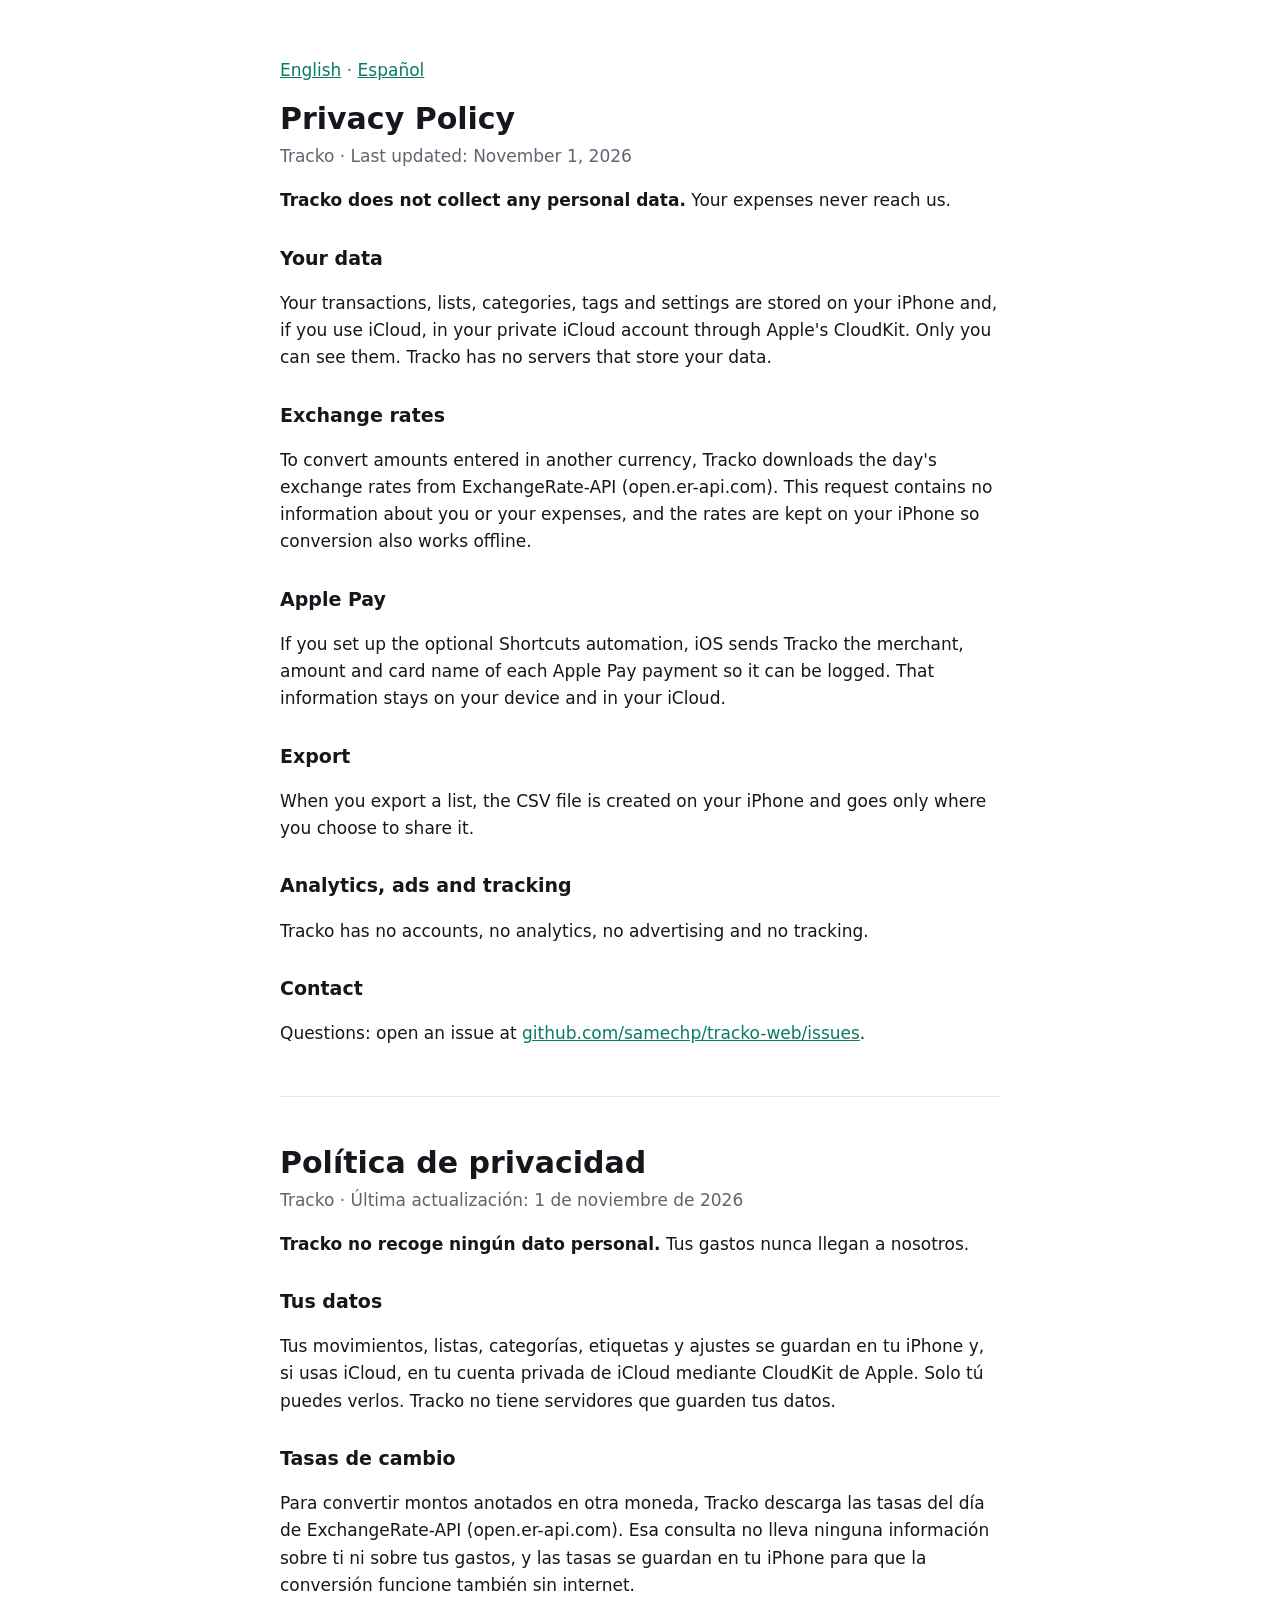
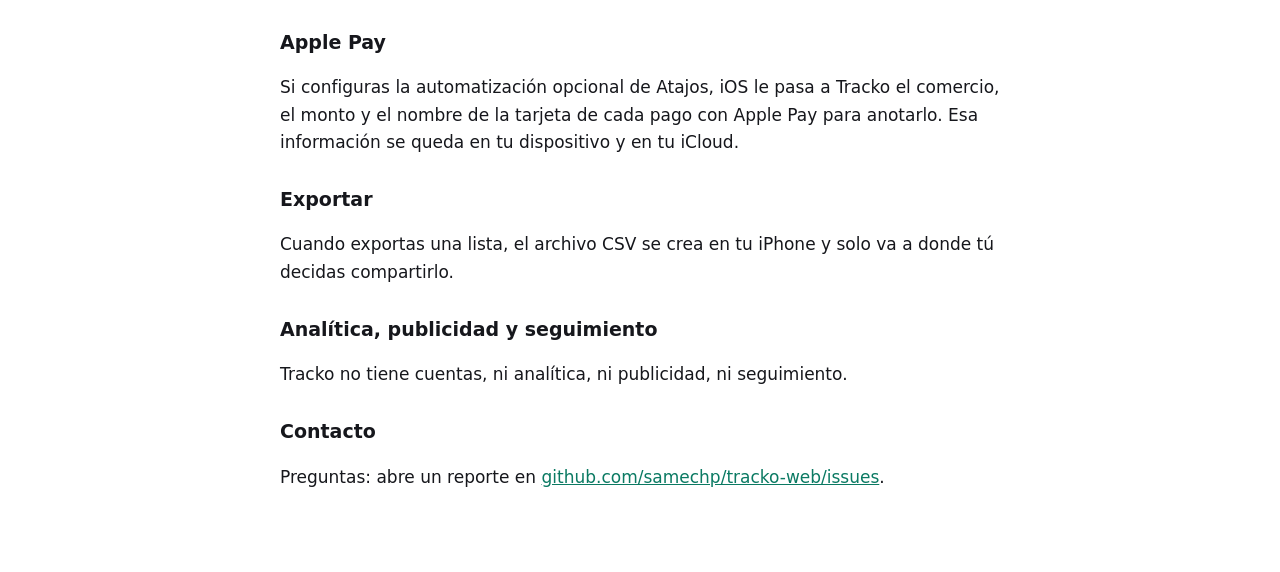
==== privacy.html @ 7c50632a "Página de soporte, privacidad y términos de Tracko Co-Authored-By: Claude Opus 5.5 <noreply@anthropi" ====
<!doctype html>
<html lang="en">
<head>
<meta charset="utf-8">
<meta name="viewport" content="width=device-width, initial-scale=1">
<title>Tracko · Privacy Policy</title>
<link rel="stylesheet" href="style.css">
</head>
<body>
<main>
<p class="lang"><a href="#en">English</a> · <a href="#es">Español</a></p>

<section id="en">
<h1>Privacy Policy</h1>
<p class="muted">Tracko · Last updated: November 1, 2026</p>

<p><strong>Tracko does not collect any personal data.</strong> Your expenses never reach us.</p>

<h2>Your data</h2>
<p>Your transactions, lists, categories, tags and settings are stored on your iPhone and, if you use iCloud, in your private iCloud account through Apple's CloudKit. Only you can see them. Tracko has no servers that store your data.</p>

<h2>Exchange rates</h2>
<p>To convert amounts entered in another currency, Tracko downloads the day's exchange rates from ExchangeRate-API (open.er-api.com). This request contains no information about you or your expenses, and the rates are kept on your iPhone so conversion also works offline.</p>

<h2>Apple Pay</h2>
<p>If you set up the optional Shortcuts automation, iOS sends Tracko the merchant, amount and card name of each Apple Pay payment so it can be logged. That information stays on your device and in your iCloud.</p>

<h2>Export</h2>
<p>When you export a list, the CSV file is created on your iPhone and goes only where you choose to share it.</p>

<h2>Analytics, ads and tracking</h2>
<p>Tracko has no accounts, no analytics, no advertising and no tracking.</p>

<h2>Contact</h2>
<p>Questions: open an issue at <a href="https://github.com/samechp/tracko-web/issues">github.com/samechp/tracko-web/issues</a>.</p>
</section>

<hr>

<section id="es" lang="es">
<h1>Política de privacidad</h1>
<p class="muted">Tracko · Última actualización: 1 de noviembre de 2026</p>

<p><strong>Tracko no recoge ningún dato personal.</strong> Tus gastos nunca llegan a nosotros.</p>

<h2>Tus datos</h2>
<p>Tus movimientos, listas, categorías, etiquetas y ajustes se guardan en tu iPhone y, si usas iCloud, en tu cuenta privada de iCloud mediante CloudKit de Apple. Solo tú puedes verlos. Tracko no tiene servidores que guarden tus datos.</p>

<h2>Tasas de cambio</h2>
<p>Para convertir montos anotados en otra moneda, Tracko descarga las tasas del día de ExchangeRate-API (open.er-api.com). Esa consulta no lleva ninguna información sobre ti ni sobre tus gastos, y las tasas se guardan en tu iPhone para que la conversión funcione también sin internet.</p>

<h2>Apple Pay</h2>
<p>Si configuras la automatización opcional de Atajos, iOS le pasa a Tracko el comercio, el monto y el nombre de la tarjeta de cada pago con Apple Pay para anotarlo. Esa información se queda en tu dispositivo y en tu iCloud.</p>

<h2>Exportar</h2>
<p>Cuando exportas una lista, el archivo CSV se crea en tu iPhone y solo va a donde tú decidas compartirlo.</p>

<h2>Analítica, publicidad y seguimiento</h2>
<p>Tracko no tiene cuentas, ni analítica, ni publicidad, ni seguimiento.</p>

<h2>Contacto</h2>
<p>Preguntas: abre un reporte en <a href="https://github.com/samechp/tracko-web/issues">github.com/samechp/tracko-web/issues</a>.</p>
</section>
</main>
</body>
</html>
---- style.css ----
:root {
  --bg: #ffffff;
  --text: #16171c;
  --muted: #5f6470;
  --accent: #0b7a63;
  --line: #e3e5ea;
}

@media (prefers-color-scheme: dark) {
  :root {
    --bg: #0e0f13;
    --text: #f2f3f5;
    --muted: #9ca1ac;
    --accent: #3fd1a9;
    --line: #262830;
  }
}

body {
  margin: 0;
  background: var(--bg);
  color: var(--text);
  font: 17px/1.6 -apple-system, "SF Pro Text", system-ui, sans-serif;
}

main {
  max-width: 720px;
  margin: 0 auto;
  padding: 40px 20px 64px;
}

h1 { font-size: 30px; line-height: 1.2; margin: 0 0 6px; }
h2 { font-size: 19px; margin: 28px 0 6px; }
a { color: var(--accent); }
hr { border: 0; border-top: 1px solid var(--line); margin: 48px 0; }
.muted { color: var(--muted); margin-top: 0; }
.lang { color: var(--muted); }
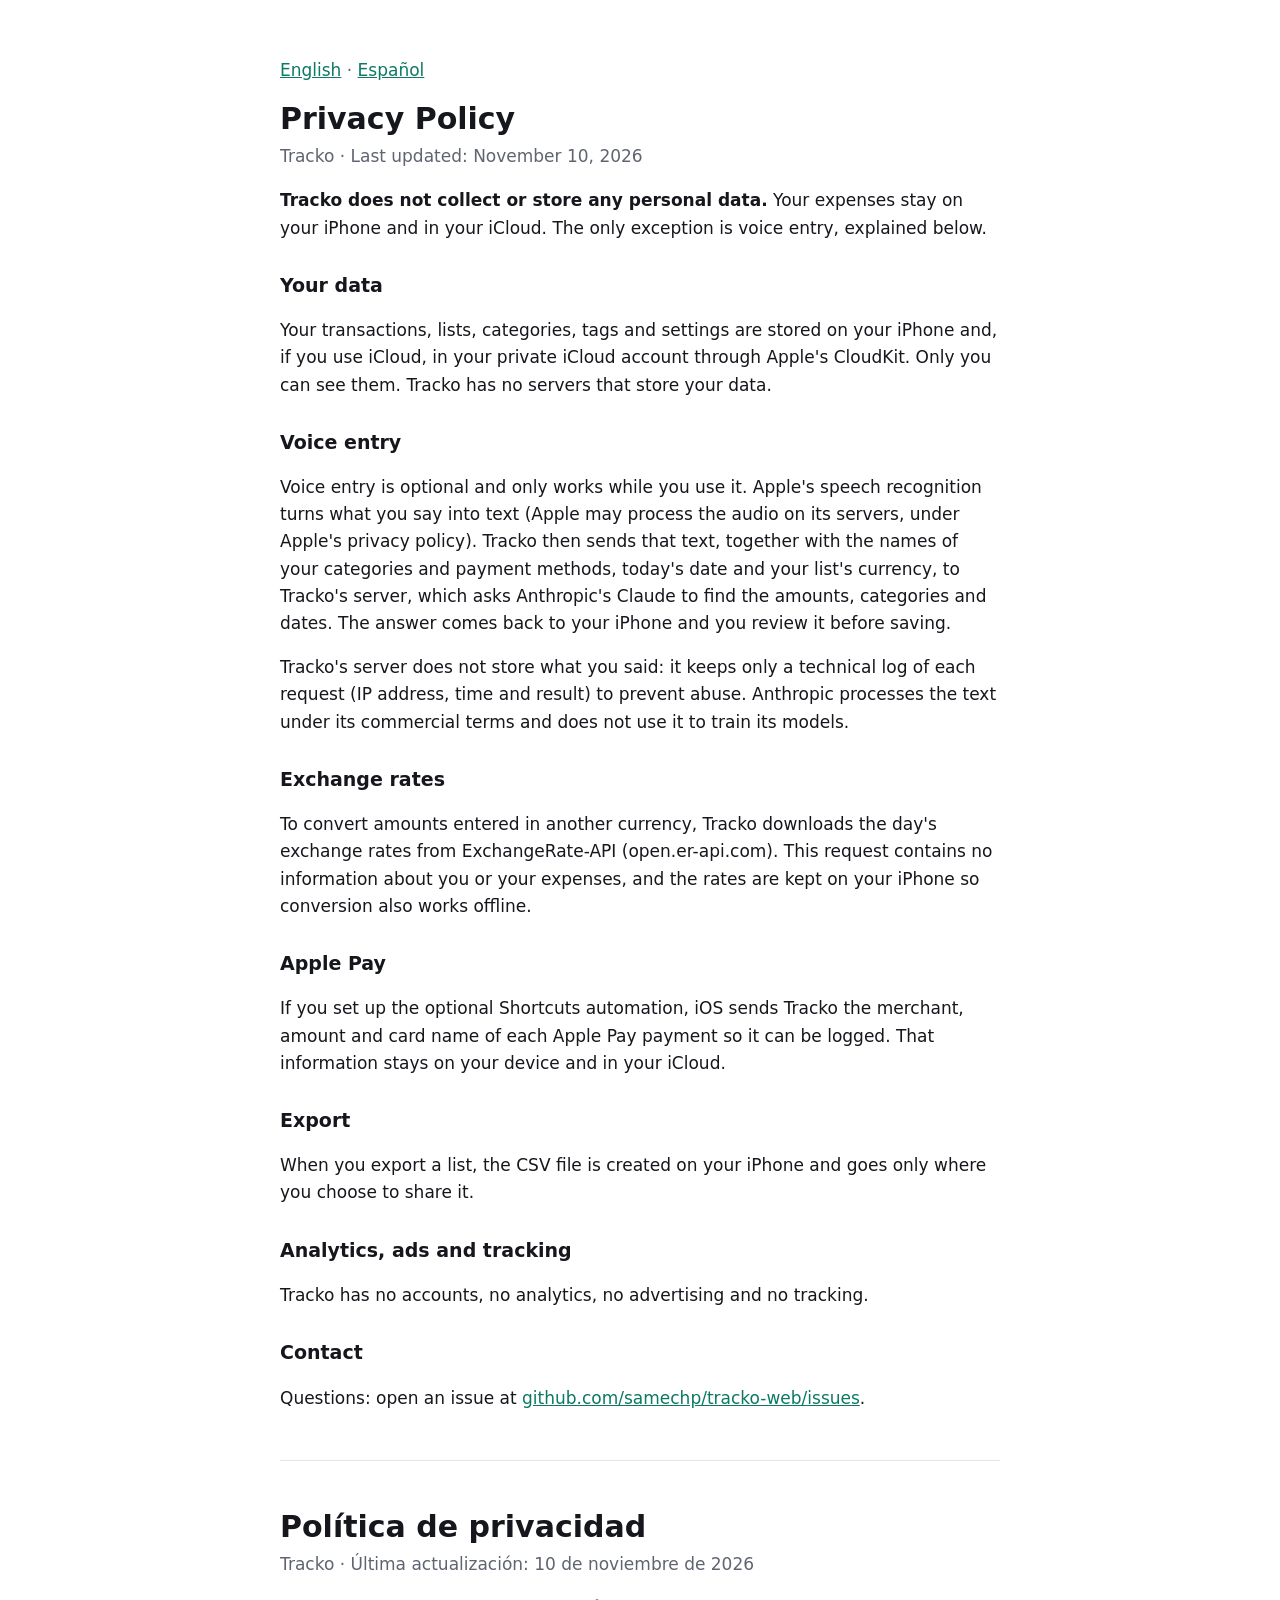
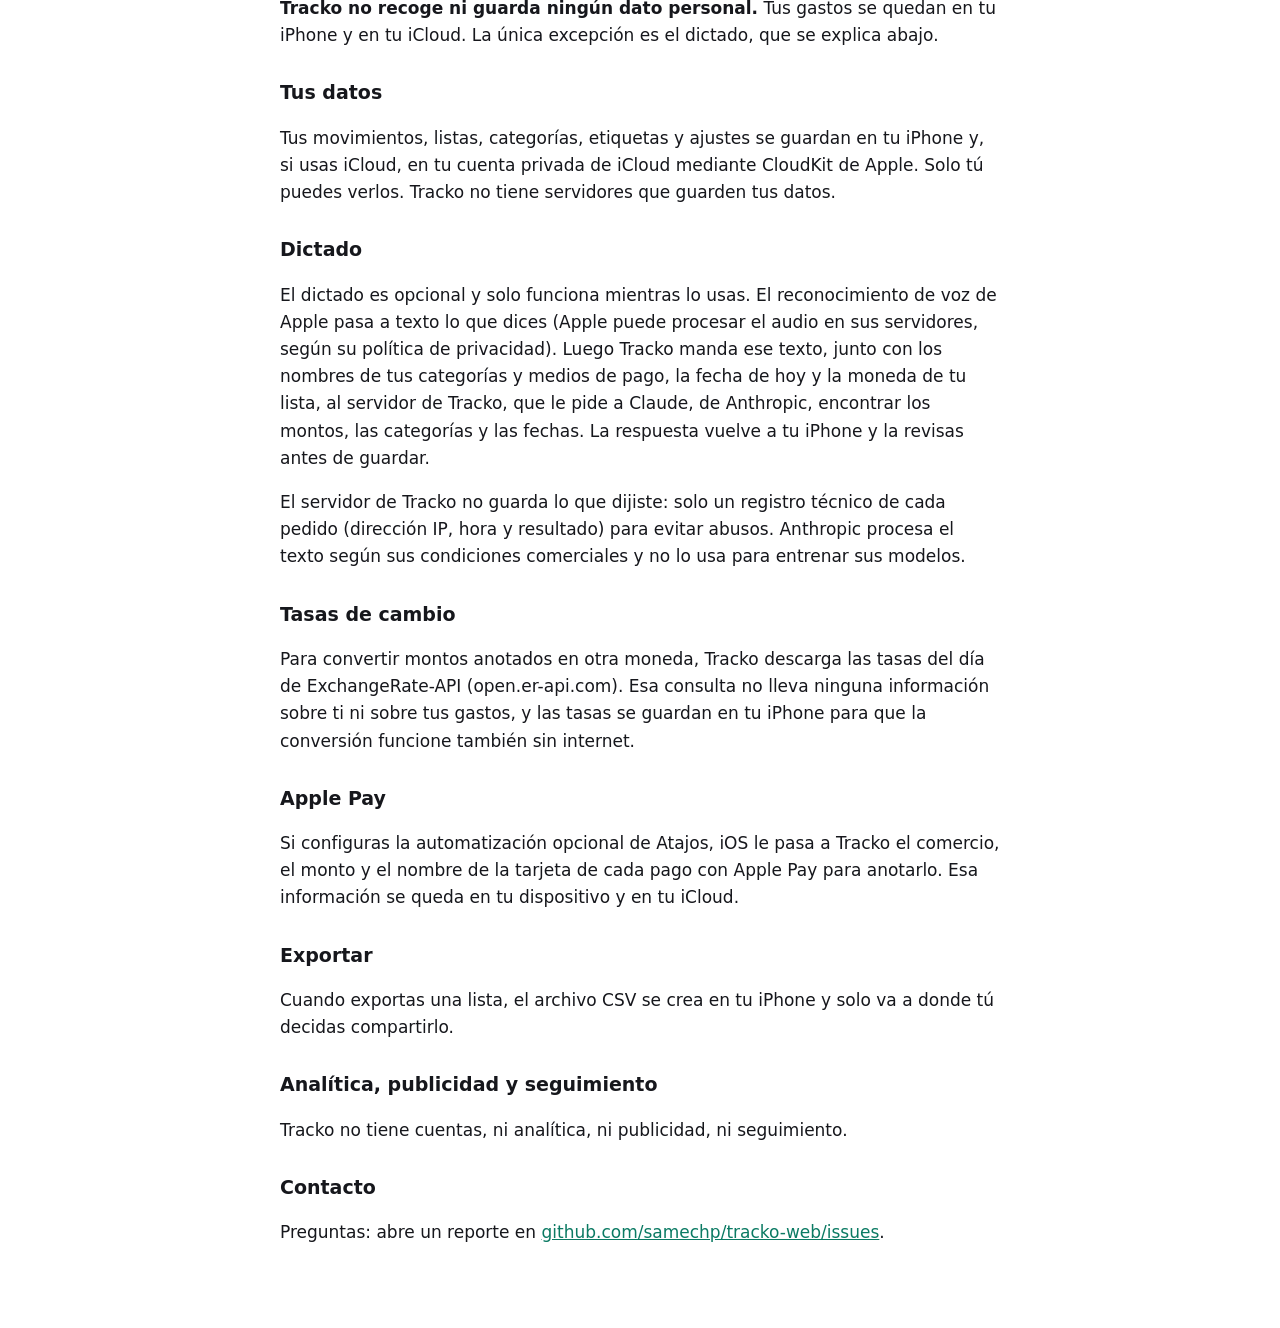
==== commit 3c5faf9b: "Privacidad: cómo funciona el dictado Co-Authored-By: Claude Opus 5.5 <noreply@anthropic.com>" ====
--- a/privacy.html
+++ b/privacy.html
@@ -12,12 +12,16 @@
 
 <section id="en">
 <h1>Privacy Policy</h1>
-<p class="muted">Tracko · Last updated: November 1, 2026</p>
+<p class="muted">Tracko · Last updated: November 10, 2026</p>
 
-<p><strong>Tracko does not collect any personal data.</strong> Your expenses never reach us.</p>
+<p><strong>Tracko does not collect or store any personal data.</strong> Your expenses stay on your iPhone and in your iCloud. The only exception is voice entry, explained below.</p>
 
 <h2>Your data</h2>
 <p>Your transactions, lists, categories, tags and settings are stored on your iPhone and, if you use iCloud, in your private iCloud account through Apple's CloudKit. Only you can see them. Tracko has no servers that store your data.</p>
+
+<h2>Voice entry</h2>
+<p>Voice entry is optional and only works while you use it. Apple's speech recognition turns what you say into text (Apple may process the audio on its servers, under Apple's privacy policy). Tracko then sends that text, together with the names of your categories and payment methods, today's date and your list's currency, to Tracko's server, which asks Anthropic's Claude to find the amounts, categories and dates. The answer comes back to your iPhone and you review it before saving.</p>
+<p>Tracko's server does not store what you said: it keeps only a technical log of each request (IP address, time and result) to prevent abuse. Anthropic processes the text under its commercial terms and does not use it to train its models.</p>
 
 <h2>Exchange rates</h2>
 <p>To convert amounts entered in another currency, Tracko downloads the day's exchange rates from ExchangeRate-API (open.er-api.com). This request contains no information about you or your expenses, and the rates are kept on your iPhone so conversion also works offline.</p>
@@ -39,12 +43,16 @@
 
 <section id="es" lang="es">
 <h1>Política de privacidad</h1>
-<p class="muted">Tracko · Última actualización: 1 de noviembre de 2026</p>
+<p class="muted">Tracko · Última actualización: 10 de noviembre de 2026</p>
 
-<p><strong>Tracko no recoge ningún dato personal.</strong> Tus gastos nunca llegan a nosotros.</p>
+<p><strong>Tracko no recoge ni guarda ningún dato personal.</strong> Tus gastos se quedan en tu iPhone y en tu iCloud. La única excepción es el dictado, que se explica abajo.</p>
 
 <h2>Tus datos</h2>
 <p>Tus movimientos, listas, categorías, etiquetas y ajustes se guardan en tu iPhone y, si usas iCloud, en tu cuenta privada de iCloud mediante CloudKit de Apple. Solo tú puedes verlos. Tracko no tiene servidores que guarden tus datos.</p>
+
+<h2>Dictado</h2>
+<p>El dictado es opcional y solo funciona mientras lo usas. El reconocimiento de voz de Apple pasa a texto lo que dices (Apple puede procesar el audio en sus servidores, según su política de privacidad). Luego Tracko manda ese texto, junto con los nombres de tus categorías y medios de pago, la fecha de hoy y la moneda de tu lista, al servidor de Tracko, que le pide a Claude, de Anthropic, encontrar los montos, las categorías y las fechas. La respuesta vuelve a tu iPhone y la revisas antes de guardar.</p>
+<p>El servidor de Tracko no guarda lo que dijiste: solo un registro técnico de cada pedido (dirección IP, hora y resultado) para evitar abusos. Anthropic procesa el texto según sus condiciones comerciales y no lo usa para entrenar sus modelos.</p>
 
 <h2>Tasas de cambio</h2>
 <p>Para convertir montos anotados en otra moneda, Tracko descarga las tasas del día de ExchangeRate-API (open.er-api.com). Esa consulta no lleva ninguna información sobre ti ni sobre tus gastos, y las tasas se guardan en tu iPhone para que la conversión funcione también sin internet.</p>
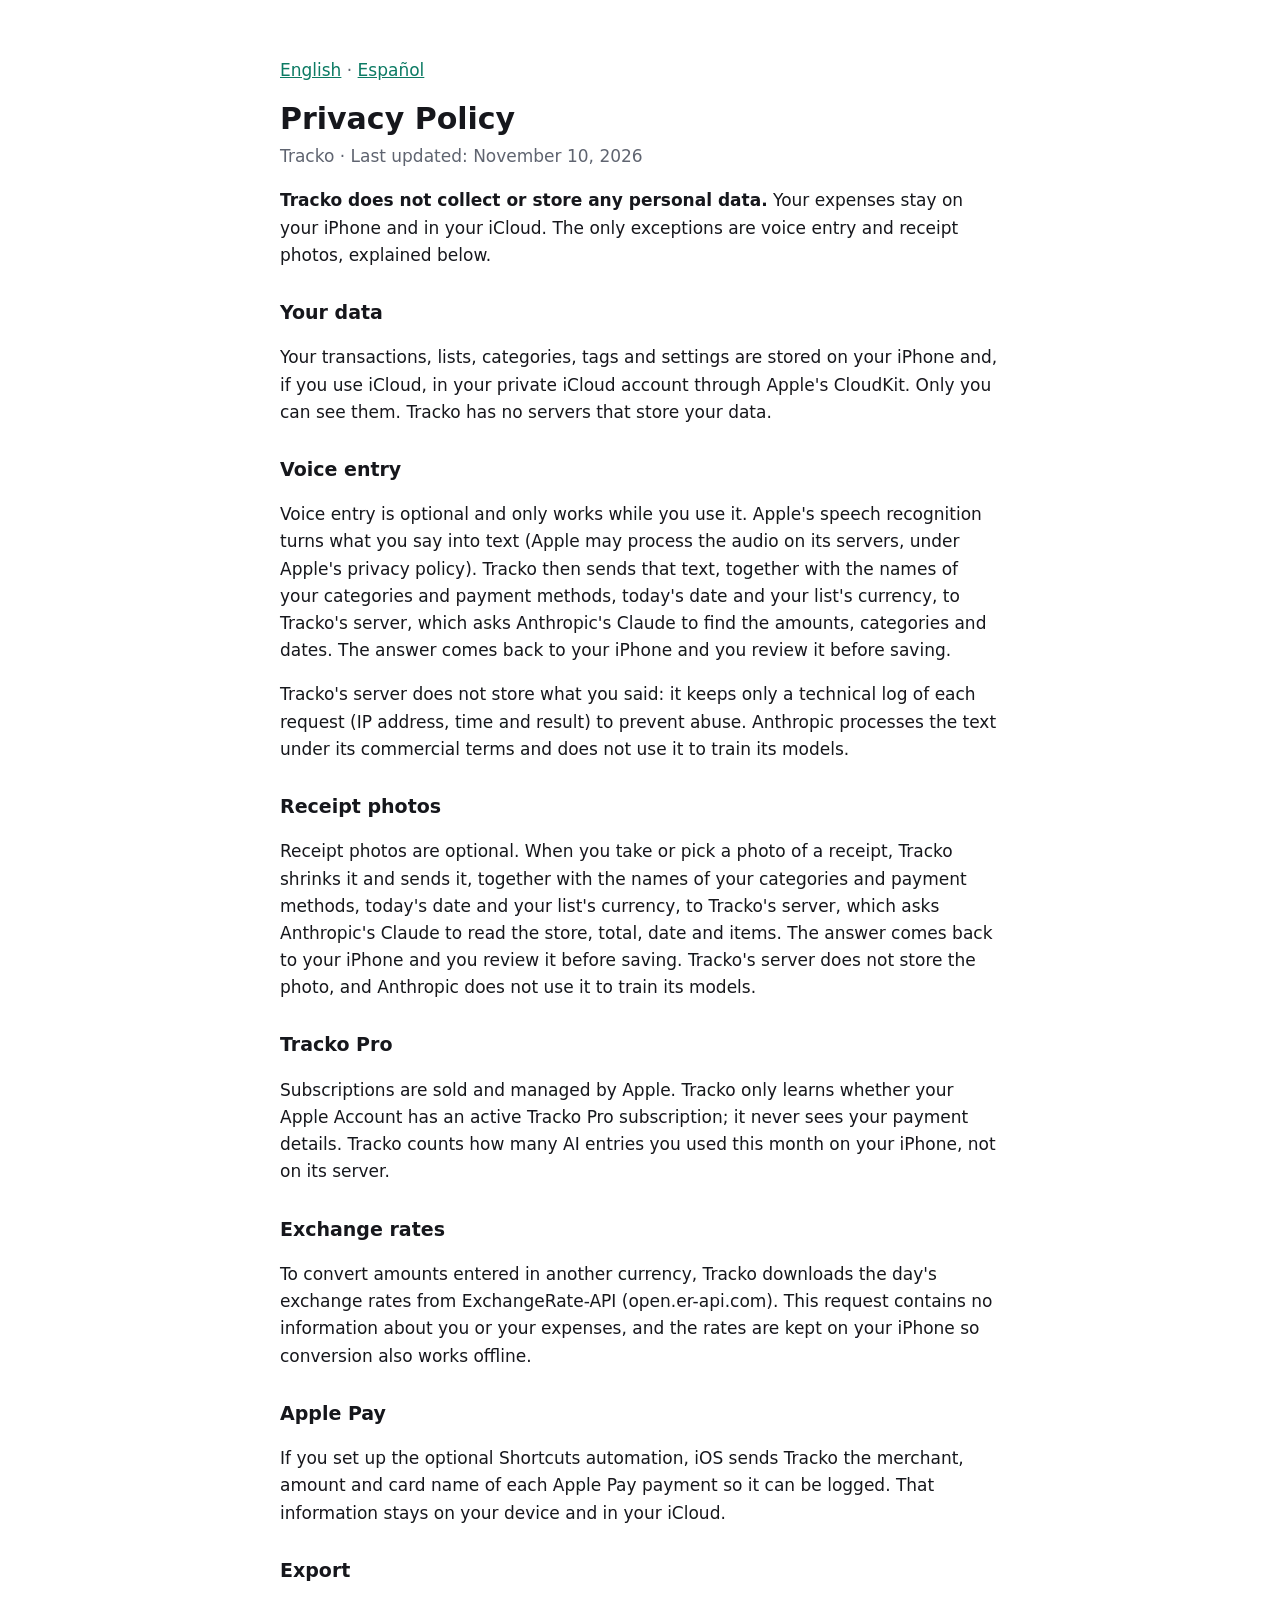
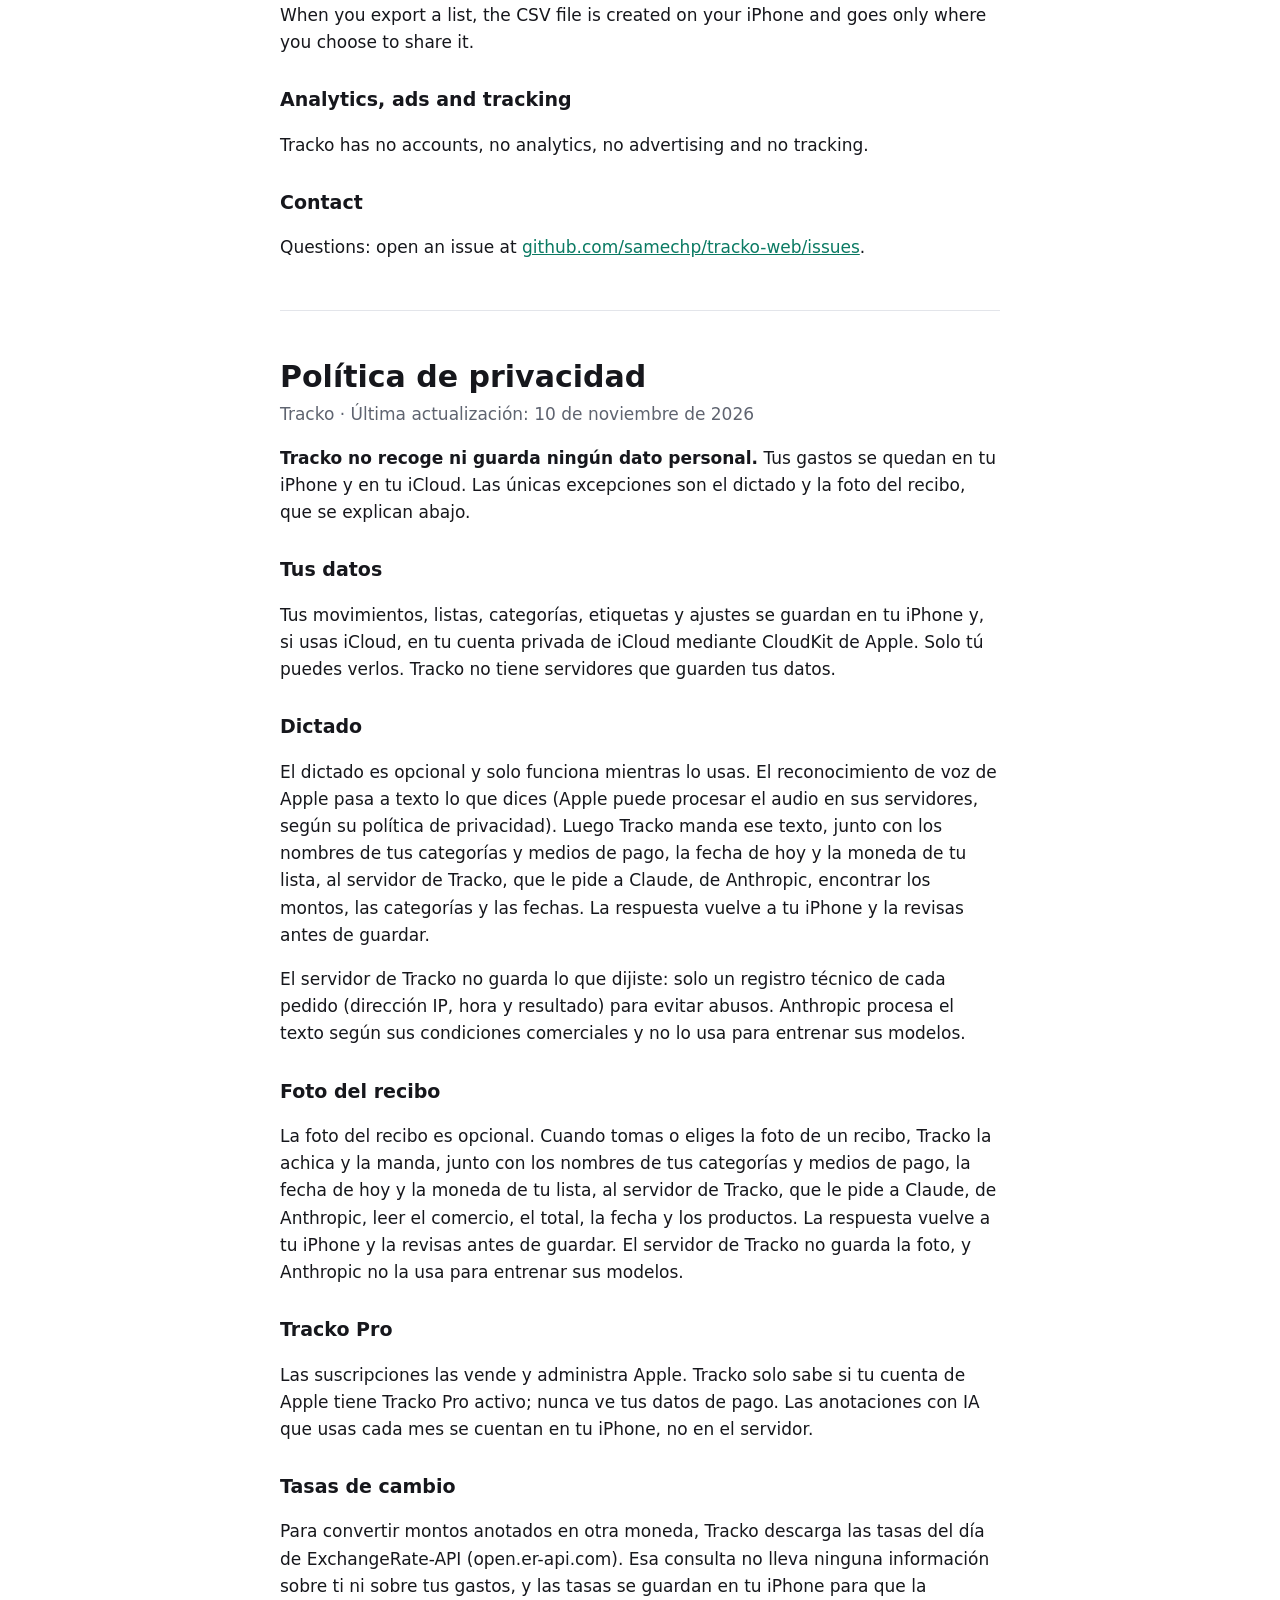
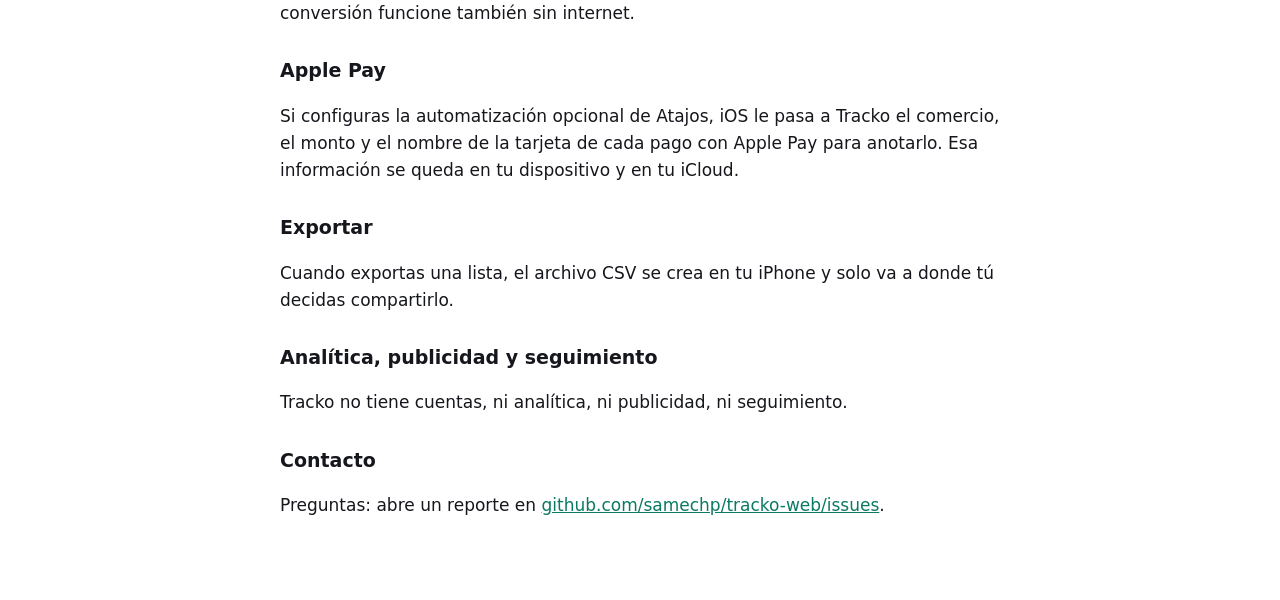
==== commit 7e3cf394: "Foto del recibo y Tracko Pro en privacidad y términos Co-Authored-By: Claude Opus 5.5 <noreply@anthr" ====
--- a/privacy.html
+++ b/privacy.html
@@ -14,7 +14,7 @@
 <h1>Privacy Policy</h1>
 <p class="muted">Tracko · Last updated: November 10, 2026</p>
 
-<p><strong>Tracko does not collect or store any personal data.</strong> Your expenses stay on your iPhone and in your iCloud. The only exception is voice entry, explained below.</p>
+<p><strong>Tracko does not collect or store any personal data.</strong> Your expenses stay on your iPhone and in your iCloud. The only exceptions are voice entry and receipt photos, explained below.</p>
 
 <h2>Your data</h2>
 <p>Your transactions, lists, categories, tags and settings are stored on your iPhone and, if you use iCloud, in your private iCloud account through Apple's CloudKit. Only you can see them. Tracko has no servers that store your data.</p>
@@ -22,6 +22,12 @@
 <h2>Voice entry</h2>
 <p>Voice entry is optional and only works while you use it. Apple's speech recognition turns what you say into text (Apple may process the audio on its servers, under Apple's privacy policy). Tracko then sends that text, together with the names of your categories and payment methods, today's date and your list's currency, to Tracko's server, which asks Anthropic's Claude to find the amounts, categories and dates. The answer comes back to your iPhone and you review it before saving.</p>
 <p>Tracko's server does not store what you said: it keeps only a technical log of each request (IP address, time and result) to prevent abuse. Anthropic processes the text under its commercial terms and does not use it to train its models.</p>
+
+<h2>Receipt photos</h2>
+<p>Receipt photos are optional. When you take or pick a photo of a receipt, Tracko shrinks it and sends it, together with the names of your categories and payment methods, today's date and your list's currency, to Tracko's server, which asks Anthropic's Claude to read the store, total, date and items. The answer comes back to your iPhone and you review it before saving. Tracko's server does not store the photo, and Anthropic does not use it to train its models.</p>
+
+<h2>Tracko Pro</h2>
+<p>Subscriptions are sold and managed by Apple. Tracko only learns whether your Apple Account has an active Tracko Pro subscription; it never sees your payment details. Tracko counts how many AI entries you used this month on your iPhone, not on its server.</p>
 
 <h2>Exchange rates</h2>
 <p>To convert amounts entered in another currency, Tracko downloads the day's exchange rates from ExchangeRate-API (open.er-api.com). This request contains no information about you or your expenses, and the rates are kept on your iPhone so conversion also works offline.</p>
@@ -45,7 +51,7 @@
 <h1>Política de privacidad</h1>
 <p class="muted">Tracko · Última actualización: 10 de noviembre de 2026</p>
 
-<p><strong>Tracko no recoge ni guarda ningún dato personal.</strong> Tus gastos se quedan en tu iPhone y en tu iCloud. La única excepción es el dictado, que se explica abajo.</p>
+<p><strong>Tracko no recoge ni guarda ningún dato personal.</strong> Tus gastos se quedan en tu iPhone y en tu iCloud. Las únicas excepciones son el dictado y la foto del recibo, que se explican abajo.</p>
 
 <h2>Tus datos</h2>
 <p>Tus movimientos, listas, categorías, etiquetas y ajustes se guardan en tu iPhone y, si usas iCloud, en tu cuenta privada de iCloud mediante CloudKit de Apple. Solo tú puedes verlos. Tracko no tiene servidores que guarden tus datos.</p>
@@ -53,6 +59,12 @@
 <h2>Dictado</h2>
 <p>El dictado es opcional y solo funciona mientras lo usas. El reconocimiento de voz de Apple pasa a texto lo que dices (Apple puede procesar el audio en sus servidores, según su política de privacidad). Luego Tracko manda ese texto, junto con los nombres de tus categorías y medios de pago, la fecha de hoy y la moneda de tu lista, al servidor de Tracko, que le pide a Claude, de Anthropic, encontrar los montos, las categorías y las fechas. La respuesta vuelve a tu iPhone y la revisas antes de guardar.</p>
 <p>El servidor de Tracko no guarda lo que dijiste: solo un registro técnico de cada pedido (dirección IP, hora y resultado) para evitar abusos. Anthropic procesa el texto según sus condiciones comerciales y no lo usa para entrenar sus modelos.</p>
+
+<h2>Foto del recibo</h2>
+<p>La foto del recibo es opcional. Cuando tomas o eliges la foto de un recibo, Tracko la achica y la manda, junto con los nombres de tus categorías y medios de pago, la fecha de hoy y la moneda de tu lista, al servidor de Tracko, que le pide a Claude, de Anthropic, leer el comercio, el total, la fecha y los productos. La respuesta vuelve a tu iPhone y la revisas antes de guardar. El servidor de Tracko no guarda la foto, y Anthropic no la usa para entrenar sus modelos.</p>
+
+<h2>Tracko Pro</h2>
+<p>Las suscripciones las vende y administra Apple. Tracko solo sabe si tu cuenta de Apple tiene Tracko Pro activo; nunca ve tus datos de pago. Las anotaciones con IA que usas cada mes se cuentan en tu iPhone, no en el servidor.</p>
 
 <h2>Tasas de cambio</h2>
 <p>Para convertir montos anotados en otra moneda, Tracko descarga las tasas del día de ExchangeRate-API (open.er-api.com). Esa consulta no lleva ninguna información sobre ti ni sobre tus gastos, y las tasas se guardan en tu iPhone para que la conversión funcione también sin internet.</p>
